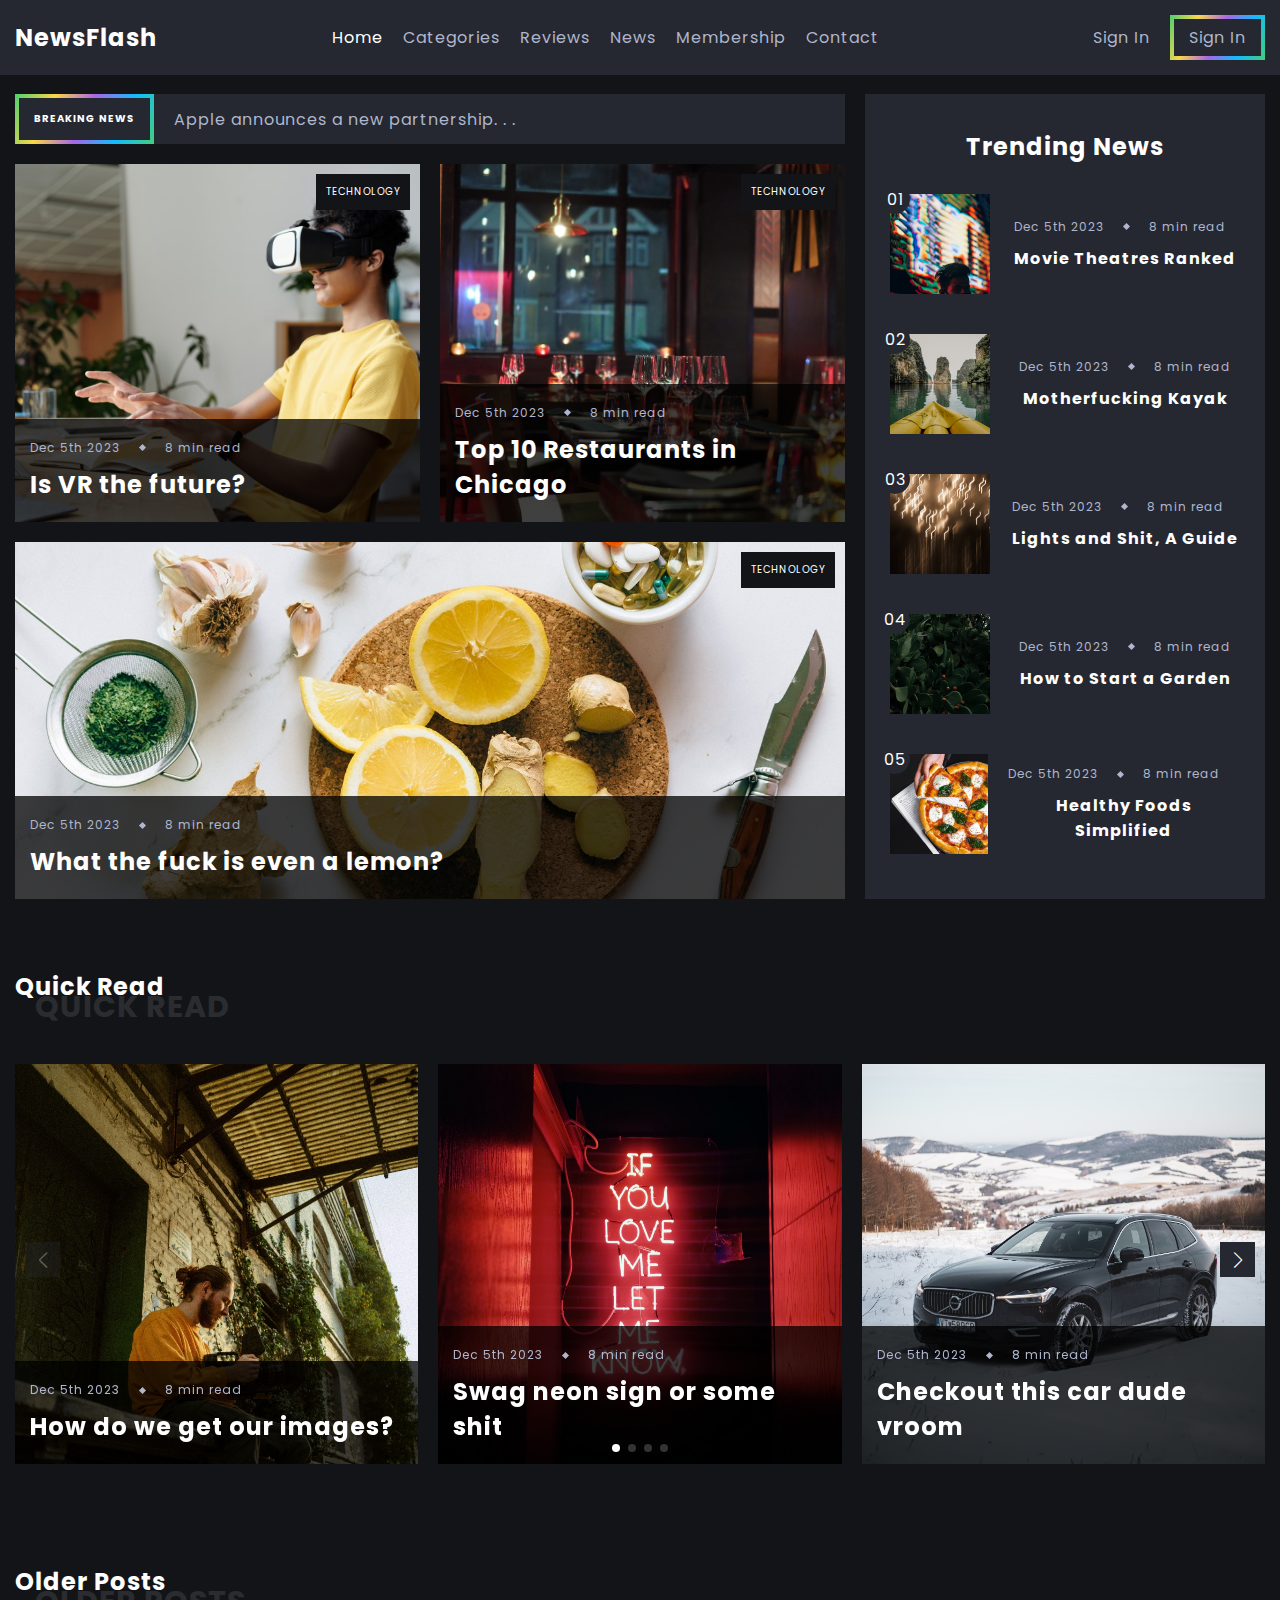
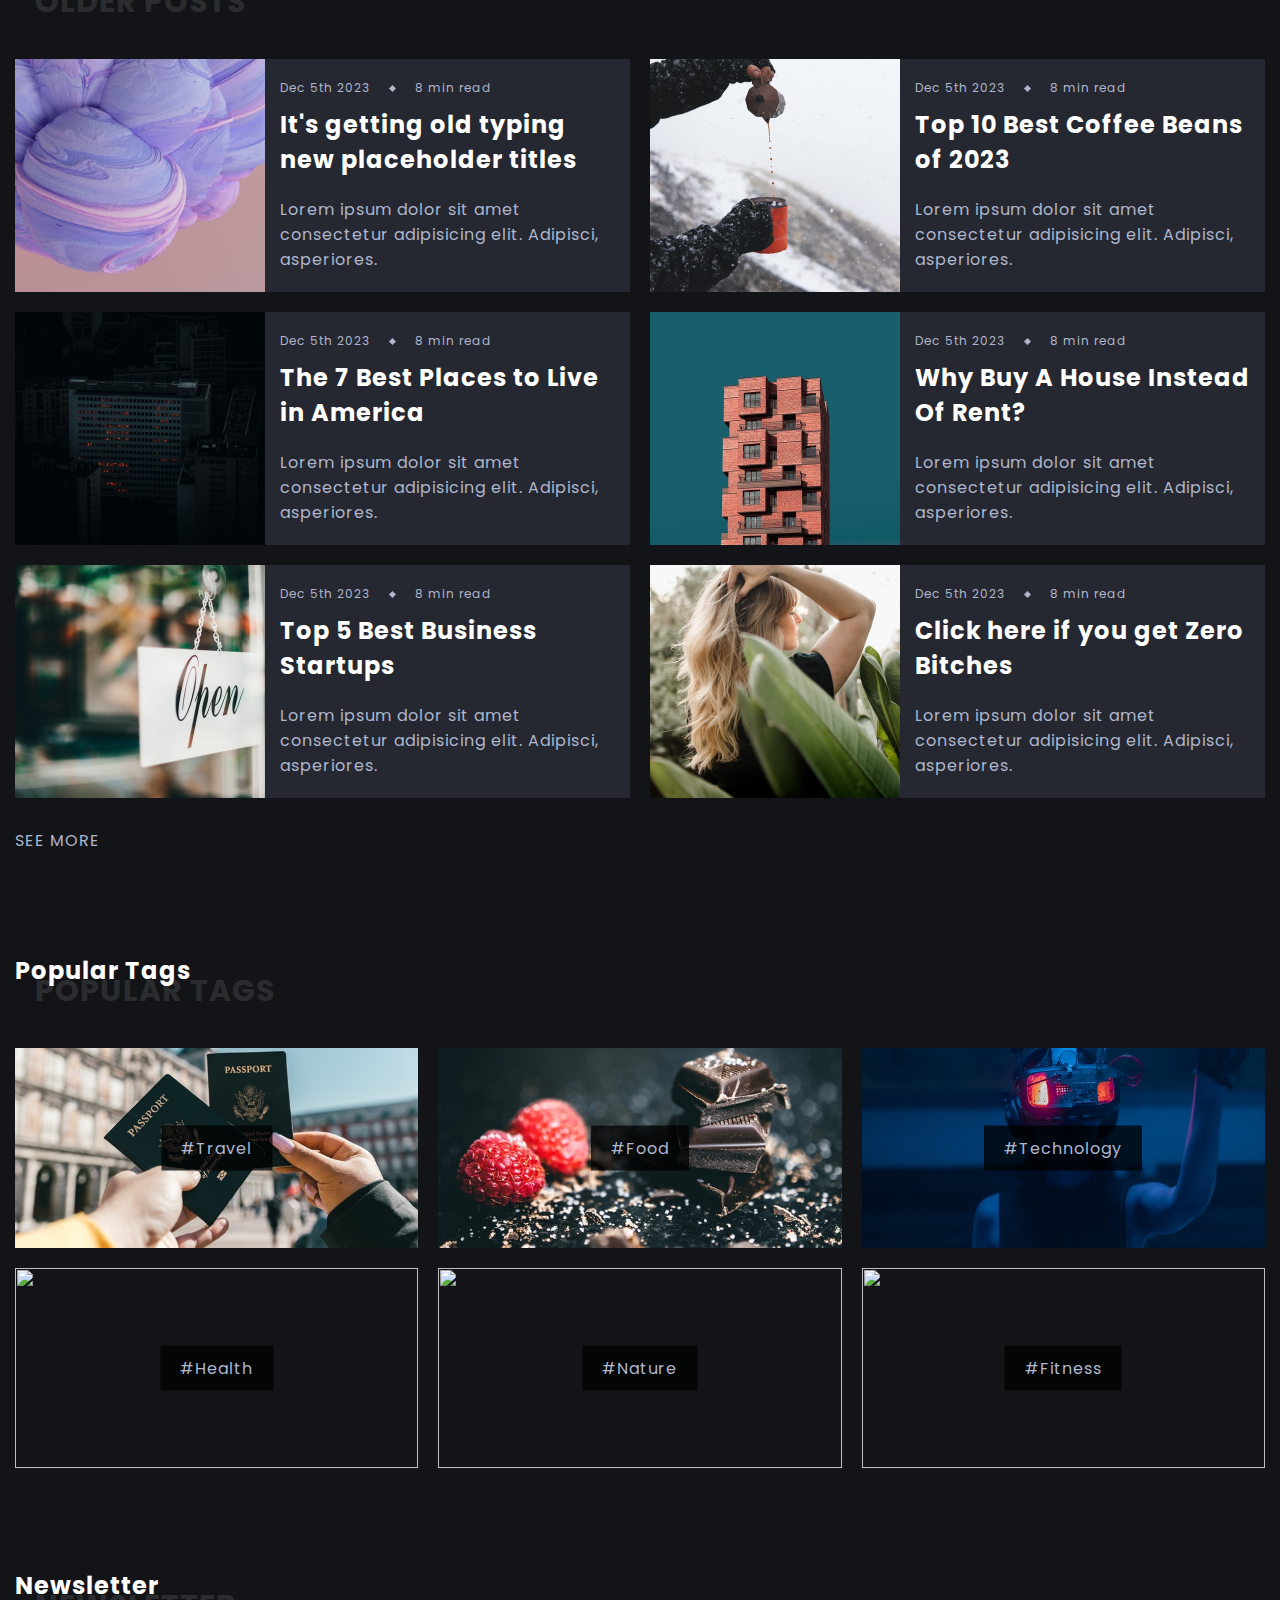
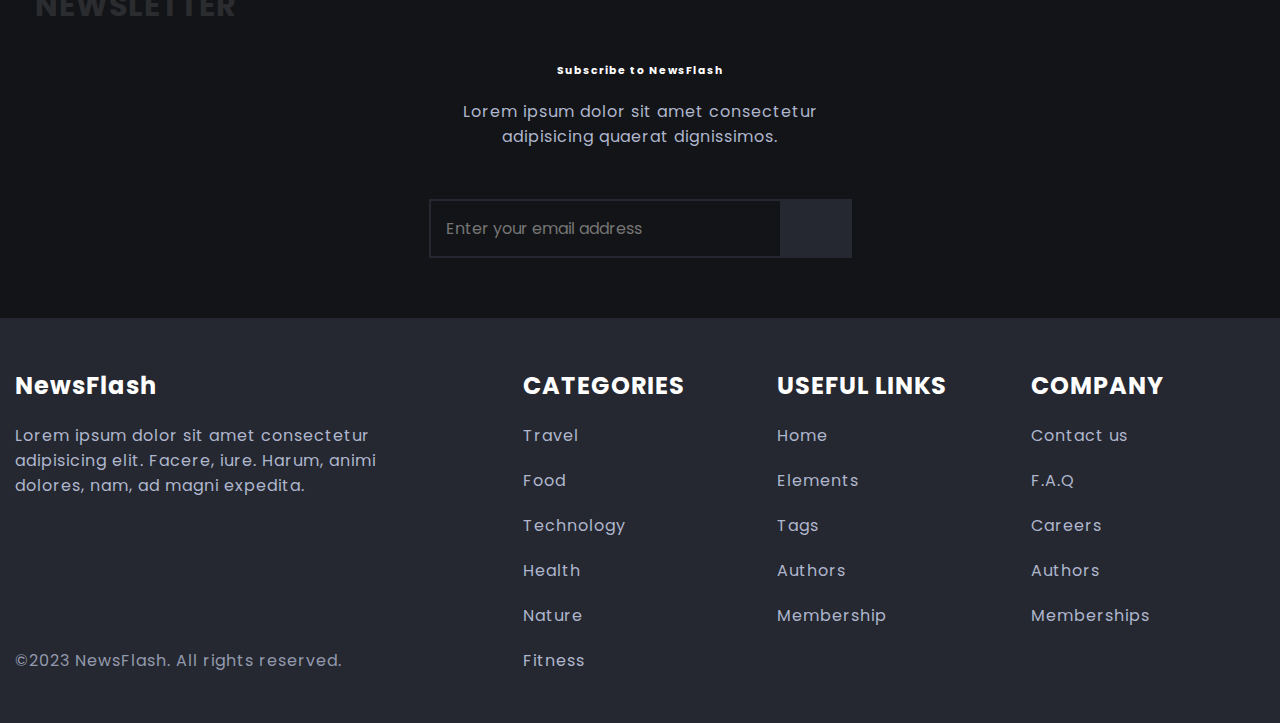
==== index.html @ c74069de "First Commit" ====
<!DOCTYPE html>
<html lang="en">
  <head>
    <meta charset="UTF-8" />
    <meta http-equiv="X-UA-Compatible" content="IE=edge" />
    <meta name="viewport" content="width=device-width, initial-scale=1.0" />
    <title>NewsFlash | Home</title>
    <!-- Favicon -->
    <link
      rel="icon"
      type="image/png"
      sizes="32x32"
      href="./assets/images/favicon.png"
    />
    <!-- Remix icons -->
    <link
      href="https://cdn.jsdelivr.net/npm/remixicon@2.5.0/fonts/remixicon.css"
      rel="stylesheet"
    />
    <!-- Swiper.js styles -->
    <link rel="stylesheet" href="./assets/css/swiper-bundle.min.css" />
    <!-- Custom styles -->
    <link rel="stylesheet" href="./assets/css/main.css" />
  </head>
  <body>
    <!-- Header -->
    <header class="header" id="header">
      <nav class="navbar container">
        <a href="./index.html">
          <h2 class="logo">NewsFlash</h2>
        </a>

        <div class="menu" id="menu">
          <ul class="list">
            <li class="list-item">
              <a href="#" class="list-link current">Home</a>
            </li>
            <li class="list-item">
              <a href="#" class="list-link">Categories</a>
            </li>
            <li class="list-item">
              <a href="#" class="list-link">Reviews</a>
            </li>
            <li class="list-item">
              <a href="#" class="list-link">News</a>
            </li>
            <li class="list-item">
              <a href="#" class="list-link">Membership</a>
            </li>
            <li class="list-item">
              <a href="#" class="list-link">Contact</a>
            </li>
            <li class="list-item screen-lg-hidden">
              <a href="#" class="list-link">Sign-in</a>
            </li>
            <li class="list-item screen-lg-hidden">
              <a href="#" class="list-link">Sign-up</a>
            </li>
          </ul>
        </div>

        <div class="list list-right">
          <button class="btn place-items-center" id="theme-toggle-btn">
            <i class="ri-sun-line sun-icon"></i>
            <i class="ri-moon-line moon-icon"></i>
          </button>

          <button class="btn place-items-center" id="search-icon">
            <i class="ri-search-line"></i>
          </button>

          <button
            class="btn place-items-center screen-lg-hidden menu-toggle-icon"
            id="menu-toggle-icon"
          >
            <i class="ri-menu-3-line open-menu-icon"></i>
            <i class="ri-close-line close-menu-icon"></i>
          </button>

          <a href="#" class="list-link screen-sm-hidden">Sign In</a>
          <a
            href="#"
            class="list-link screen-sm-hidden btn sign-up-btn fancy-border"
            ><span>Sign In</span></a
          >
        </div>
      </nav>
    </header>
    <!-- Search -->
    <div class="search-form-container container" id="search-form-container">
      <div class="form-container-inner">
        <form action="" class="form">
          <input
            type="text"
            class="form-input"
            placeholder="What are you looking for?"
          />
          <button class="btn form-btn" type="submit">
            <i class="ri-search-line"></i>
          </button>
        </form>
        <span class="form-note">or press ESC to close.</span>
      </div>

      <button class="btn form-close-btn place-items-center" id="form-close-btn">
        <i class="ri-close-line"></i>
      </button>
    </div>
    <!-- Featured articles -->

    <section class="featured-articles section-header-offset">
      <div class="featured-articles-container container d-grid">
        <div class="featured-content d-grid">
          <div class="headline-banner">
            <h3 class="headline fancy-border">
              <span class="place-items-center">Breaking News</span>
            </h3>
            <span class="headline-description"
              >Apple announces a new partnership. . .</span
            >
          </div>

          <!-- POST 1 -->
          <a
            href="./post.html"
            class="article featured-article featured-article-1"
          >
            <img
              src="./assets/images/featured/featured-1.jpg"
              alt=""
              class="article-image"
            />
            <span class="article-category">Technology</span>
            <div class="article-data-container">
              <div class="article-data">
                <span>Dec 5th 2023</span>
                <span class="article-data-spacer"></span>
                <span>8 min read</span>
              </div>
              <h3 class="title article-title">Is VR the future?</h3>
            </div>
          </a>

          <!-- POST 2 -->
          <a
            href="./post.html"
            class="article featured-article featured-article-2"
          >
            <img
              src="./assets/images/featured/featured-2.jpg"
              alt=""
              class="article-image"
            />
            <span class="article-category">Technology</span>
            <div class="article-data-container">
              <div class="article-data">
                <span>Dec 5th 2023</span>
                <span class="article-data-spacer"></span>
                <span>8 min read</span>
              </div>
              <h3 class="title article-title">Top 10 Restaurants in Chicago</h3>
            </div>
          </a>

          <!-- POST 3 -->
          <a
            href="./post.html"
            class="article featured-article featured-article-3"
          >
            <img
              src="./assets/images/featured/featured-3.jpg"
              alt=""
              class="article-image"
            />
            <span class="article-category">Technology</span>
            <div class="article-data-container">
              <div class="article-data">
                <span>Dec 5th 2023</span>
                <span class="article-data-spacer"></span>
                <span>8 min read</span>
              </div>
              <h3 class="title article-title">What the fuck is even a lemon?</h3>
            </div>
          </a>
        </div>

        <!-- Sidebar -->

        <div class="sidebar d-grid">
          <h3 class="title featured-content-title">Trending News</h3>

          <!-- Trending 1 -->

          <a href="#" class="trending-news-box">
            <div class="trending-news-image-box">
              <span class="trending-number place-items-center">01</span>
              <img
                src="./assets/images/trending/trending_1.jpg"
                alt=""
                class="article-image"
              />
            </div>

            <div class="trending-news-data">
              <div class="article-data">
                <span>Dec 5th 2023</span>
                <span class="article-data-spacer"></span>
                <span>8 min read</span>
              </div>

              <h3 class="title article-title">Movie Theatres Ranked</h3>
            </div>
          </a>

          <!-- Trending 2 -->

          <a href="#" class="trending-news-box">
            <div class="trending-news-image-box">
              <span class="trending-number place-items-center">02</span>
              <img
                src="./assets/images/trending/trending_2.jpg"
                alt=""
                class="article-image"
              />
            </div>

            <div class="trending-news-data">
              <div class="article-data">
                <span>Dec 5th 2023</span>
                <span class="article-data-spacer"></span>
                <span>8 min read</span>
              </div>

              <h3 class="title article-title">Motherfucking Kayak</h3>
            </div>
          </a>

          <!-- Trending 3 -->

          <a href="#" class="trending-news-box">
            <div class="trending-news-image-box">
              <span class="trending-number place-items-center">03</span>
              <img
                src="./assets/images/trending/trending_3.jpg"
                alt=""
                class="article-image"
              />
            </div>

            <div class="trending-news-data">
              <div class="article-data">
                <span>Dec 5th 2023</span>
                <span class="article-data-spacer"></span>
                <span>8 min read</span>
              </div>

              <h3 class="title article-title">Lights and Shit, A Guide</h3>
            </div>
          </a>

          <!-- Trending 4 -->

          <a href="#" class="trending-news-box">
            <div class="trending-news-image-box">
              <span class="trending-number place-items-center">04</span>
              <img
                src="./assets/images/trending/trending_4.jpg"
                alt=""
                class="article-image"
              />
            </div>

            <div class="trending-news-data">
              <div class="article-data">
                <span>Dec 5th 2023</span>
                <span class="article-data-spacer"></span>
                <span>8 min read</span>
              </div>

              <h3 class="title article-title">How to Start a Garden</h3>
            </div>
          </a>

          <!-- Trending 5 -->

          <a href="#" class="trending-news-box">
            <div class="trending-news-image-box">
              <span class="trending-number place-items-center">05</span>
              <img
                src="./assets/images/trending/trending_5.jpg"
                alt=""
                class="article-image"
              />
            </div>

            <div class="trending-news-data">
              <div class="article-data">
                <span>Dec 5th 2023</span>
                <span class="article-data-spacer"></span>
                <span>8 min read</span>
              </div>

              <h3 class="title article-title">Healthy Foods Simplified</h3>
            </div>
          </a>
        </div>
      </div>
    </section>

    <!-- Quick read -->

    <section class="quick-read section">
      <div class="container">
        <h2 class="title section-title" data-name="Quick read">Quick Read</h2>

        <div class="swiper">
          <div class="swiper-wrapper">
            <!-- Number 1 -->

            <a href="#" class="article swiper-slide">
              <img
                src="./assets/images/quick_read/quick_read_1.jpg"
                alt=""
                class="article-image"
              />
              <div class="article-data-container">
                <div class="article-data">
                  <span>Dec 5th 2023</span>
                  <span class="article-data-spacer"></span>
                  <span>8 min read</span>
                </div>
                <h3 class="title article-title">How do we get our images?</h3>
              </div>
            </a>

            <!-- Number 2 -->

            <a href="#" class="article swiper-slide">
              <img
                src="./assets/images/quick_read/quick_read_2.jpg"
                alt=""
                class="article-image"
              />
              <div class="article-data-container">
                <div class="article-data">
                  <span>Dec 5th 2023</span>
                  <span class="article-data-spacer"></span>
                  <span>8 min read</span>
                </div>
                <h3 class="title article-title">Swag neon sign or some shit</h3>
              </div>
            </a>

            <!-- Number 3 -->

            <a href="#" class="article swiper-slide">
              <img
                src="./assets/images/quick_read/quick_read_3.jpg"
                alt=""
                class="article-image"
              />
              <div class="article-data-container">
                <div class="article-data">
                  <span>Dec 5th 2023</span>
                  <span class="article-data-spacer"></span>
                  <span>8 min read</span>
                </div>
                <h3 class="title article-title">Checkout this car dude vroom</h3>
              </div>
            </a>

            <!-- Number 4 -->

            <a href="#" class="article swiper-slide">
              <img
                src="./assets/images/quick_read/quick_read_4.jpg"
                alt=""
                class="article-image"
              />
              <div class="article-data-container">
                <div class="article-data">
                  <span>Dec 5th 2023</span>
                  <span class="article-data-spacer"></span>
                  <span>8 min read</span>
                </div>
                <h3 class="title article-title">Is Cyberpunk 2023 Ass?</h3>
              </div>
            </a>

            <!-- Number 5 -->

            <a href="#" class="article swiper-slide">
              <img
                src="./assets/images/quick_read/quick_read_5.jpg"
                alt=""
                class="article-image"
              />
              <div class="article-data-container">
                <div class="article-data">
                  <span>Dec 5th 2023</span>
                  <span class="article-data-spacer"></span>
                  <span>8 min read</span>
                </div>
                <h3 class="title article-title">High quality VFX Tutorial</h3>
              </div>
            </a>

            <!-- Number 6 -->

            <a href="#" class="article swiper-slide">
              <img
                src="./assets/images/quick_read/quick_read_6.jpg"
                alt=""
                class="article-image"
              />
              <div class="article-data-container">
                <div class="article-data">
                  <span>Dec 5th 2023</span>
                  <span class="article-data-spacer"></span>
                  <span>8 min read</span>
                </div>
                <h3 class="title article-title">Top 10 Dating Coaches</h3>
              </div>
            </a>
          </div>

          <div class="swiper-button-prev swiper-controls"></div>
          <div class="swiper-button-next swiper-controls"></div>

          <div class="swiper-pagination"></div>
        </div>
      </div>
    </section>

    <!-- Older posts -->

    <section class="older-posts section">
      <div class="container">
        <h2 class="title section-title" data-name="older posts">Older Posts</h2>

        <div class="older-posts-grid-wrapper d-grid">
          <!-- Number 1 -->
          <a href="#" class="article d-grid">
            <div class="older-posts-article-image-wrapper">
              <img
                src="./assets/images/older_posts/older_posts_1.jpg"
                alt=""
                class="article-image"
              />
            </div>

            <div class="article-data-container">
              <div class="article-data">
                <span>Dec 5th 2023</span>
                <span class="article-data-spacer"></span>
                <span>8 min read</span>
              </div>
              <h3 class="title article-title">It's getting old typing new placeholder titles</h3>
              <p class="article-description">
                Lorem ipsum dolor sit amet consectetur adipisicing elit.
                Adipisci, asperiores.
              </p>
            </div>
          </a>
          <!-- Number 2 -->
          <a href="#" class="article d-grid">
            <div class="older-posts-article-image-wrapper">
              <img
                src="./assets/images/older_posts/older_posts_2.jpg"
                alt=""
                class="article-image"
              />
            </div>

            <div class="article-data-container">
              <div class="article-data">
                <span>Dec 5th 2023</span>
                <span class="article-data-spacer"></span>
                <span>8 min read</span>
              </div>
              <h3 class="title article-title">Top 10 Best Coffee Beans of 2023</h3>
              <p class="article-description">
                Lorem ipsum dolor sit amet consectetur adipisicing elit.
                Adipisci, asperiores.
              </p>
            </div>
          </a>
          <!-- Number 3 -->
          <a href="#" class="article d-grid">
            <div class="older-posts-article-image-wrapper">
              <img
                src="./assets/images/older_posts/older_posts_3.jpg"
                alt=""
                class="article-image"
              />
            </div>

            <div class="article-data-container">
              <div class="article-data">
                <span>Dec 5th 2023</span>
                <span class="article-data-spacer"></span>
                <span>8 min read</span>
              </div>
              <h3 class="title article-title">The 7 Best Places to Live in America</h3>
              <p class="article-description">
                Lorem ipsum dolor sit amet consectetur adipisicing elit.
                Adipisci, asperiores.
              </p>
            </div>
          </a>
          <!-- Number 4 -->
          <a href="#" class="article d-grid">
            <div class="older-posts-article-image-wrapper">
              <img
                src="./assets/images/older_posts/older_posts_4.jpg"
                alt=""
                class="article-image"
              />
            </div>

            <div class="article-data-container">
              <div class="article-data">
                <span>Dec 5th 2023</span>
                <span class="article-data-spacer"></span>
                <span>8 min read</span>
              </div>
              <h3 class="title article-title">Why Buy A House Instead Of Rent?</h3>
              <p class="article-description">
                Lorem ipsum dolor sit amet consectetur adipisicing elit.
                Adipisci, asperiores.
              </p>
            </div>
          </a>
          <!-- Number 5 -->
          <a href="#" class="article d-grid">
            <div class="older-posts-article-image-wrapper">
              <img
                src="./assets/images/older_posts/older_posts_5.jpg"
                alt=""
                class="article-image"
              />
            </div>

            <div class="article-data-container">
              <div class="article-data">
                <span>Dec 5th 2023</span>
                <span class="article-data-spacer"></span>
                <span>8 min read</span>
              </div>
              <h3 class="title article-title">Top 5 Best Business Startups</h3>
              <p class="article-description">
                Lorem ipsum dolor sit amet consectetur adipisicing elit.
                Adipisci, asperiores.
              </p>
            </div>
          </a>
          <!-- Number 6 -->
          <a href="#" class="article d-grid">
            <div class="older-posts-article-image-wrapper">
              <img
                src="./assets/images/older_posts/older_posts_6.jpg"
                alt=""
                class="article-image"
              />
            </div>

            <div class="article-data-container">
              <div class="article-data">
                <span>Dec 5th 2023</span>
                <span class="article-data-spacer"></span>
                <span>8 min read</span>
              </div>
              <h3 class="title article-title">Click here if you get Zero Bitches</h3>
              <p class="article-description">
                Lorem ipsum dolor sit amet consectetur adipisicing elit.
                Adipisci, asperiores.
              </p>
            </div>
          </a>
        </div>

        <div class="see-more-container">
          <a href="#" class="btn see-more-btn place-items-center">
            See more <i class="ri-arrow-right-s-line"></i>
          </a>
        </div>
      </div>
    </section>

    <!-- Popular tags -->

    <section class="popular-tags section">
      <div class="container">
        <h2 class="title section-title" data-name="Popular tags">
          Popular Tags
        </h2>
        <div class="popular-tags-container d-grid">
          <!-- Tag 1 -->
          <a href="#" class="article">
            <span class="tag-name">#Travel</span>
            <img
              src="./assets/images/tags/travel-tag.jpg"
              alt=""
              class="article-image"
            />
          </a>

          <!-- Tag 2 -->
          <a href="#" class="article">
            <span class="tag-name">#Food</span>
            <img
              src="./assets/images/tags/food-tag.jpg"
              alt=""
              class="article-image"
            />
          </a>

          <!-- Tag 3 -->

          <a href="#" class="article">
            <span class="tag-name">#Technology</span>
            <img
              src="./assets/images/tags/technology-tag.jpg"
              alt=""
              class="article-image"
            />
          </a>

          <!-- Tag 4 -->

          <a href="#" class="article">
            <span class="tag-name">#Health</span>
            <img
              src="./assets/images/tags/Health-tag.jpg"
              alt=""
              class="article-image"
            />
          </a>

          <!-- Tag 5 -->

          <a href="#" class="article">
            <span class="tag-name">#Nature</span>
            <img
              src="./assets/images/tags/Nature-tag.jpg"
              alt=""
              class="article-image"
            />
          </a>

          <!-- Tag 6 -->

          <a href="#" class="article">
            <span class="tag-name">#Fitness</span>
            <img
              src="./assets/images/tags/Fitness-tag.jpg"
              alt=""
              class="article-image"
            />
          </a>
        </div>
      </div>
    </section>

    <!-- Newsletter -->
    <section class="newsletter section">
      <div class="container">
        <h2 class="title section-title" data-name="Newsletter">Newsletter</h2>

        <div class="form-container-inner">
          <h6 class="title newsletter-title">Subscribe to NewsFlash</h6>
          <p class="newsletter-description">
            Lorem ipsum dolor sit amet consectetur adipisicing quaerat
            dignissimos.
          </p>

          <form action="" class="form">
            <input
              class="form-input"
              type="text"
              placeholder="Enter your email address"
            />
            <button class="btn form-btn" type="submit">
              <i class="ri-mail-send-line"></i>
            </button>
          </form>
        </div>
      </div>
    </section>

    <!-- Footer -->
    <footer class="footer section">
      <div class="footer-container container d-grid">
        <div class="company-data">
          <a href="./index.html">
            <h2 class="logo">NewsFlash</h2>
          </a>
          <p class="company-description">
            Lorem ipsum dolor sit amet consectetur adipisicing elit. Facere,
            iure. Harum, animi dolores, nam, ad magni expedita.
          </p>

          <ul class="list social-media">
            <li class="list-item">
              <a href="#" class="list-link"
                ><i class="ri-instagram-line"></i
              ></a>
            </li>
            <li class="list-item">
              <a href="#" class="list-link"
                ><i class="ri-facebook-circle-line"></i
              ></a>
            </li>
            <li class="list-item">
              <a href="#" class="list-link"><i class="ri-twitter-line"></i></a>
            </li>
            <li class="list-item">
              <a href="#" class="list-link"
                ><i class="ri-pinterest-line"></i
              ></a>
            </li>
          </ul>

          <span class="copyright-notice"
            >&copy;2023 NewsFlash. All rights reserved.</span
          >
        </div>

        <div>
          <h6 class="title footer-title">Categories</h6>

          <ul class="footer-list list">
            <li class="list-item">
              <a href="#" class="list-link">Travel</a>
            </li>
            <li class="list-item">
              <a href="#" class="list-link">Food</a>
            </li>
            <li class="list-item">
              <a href="#" class="list-link">Technology</a>
            </li>
            <li class="list-item">
              <a href="#" class="list-link">Health</a>
            </li>
            <li class="list-item">
              <a href="#" class="list-link">Nature</a>
            </li>
            <li class="list-item">
              <a href="#" class="list-link">Fitness</a>
            </li>
          </ul>
        </div>

        <div>
          <h6 class="title footer-title">Useful links</h6>

          <ul class="footer-list list">
            <li class="list-item">
              <a href="#" class="list-link">Home</a>
            </li>
            <li class="list-item">
              <a href="#" class="list-link">Elements</a>
            </li>
            <li class="list-item">
              <a href="#" class="list-link">Tags</a>
            </li>
            <li class="list-item">
              <a href="#" class="list-link">Authors</a>
            </li>
            <li class="list-item">
              <a href="#" class="list-link">Membership</a>
            </li>
          </ul>
        </div>

        <div>
          <h6 class="title footer-title">Company</h6>

          <ul class="footer-list list">
            <li class="list-item">
              <a href="#" class="list-link">Contact us</a>
            </li>
            <li class="list-item">
              <a href="#" class="list-link">F.A.Q</a>
            </li>
            <li class="list-item">
              <a href="#" class="list-link">Careers</a>
            </li>
            <li class="list-item">
              <a href="#" class="list-link">Authors</a>
            </li>
            <li class="list-item">
              <a href="#" class="list-link">Memberships</a>
            </li>
          </ul>
        </div>
      </div>
    </footer>

    <!-- Swiper.js -->
    <script src="./assets/js/swiper-bundle.min.js"></script>
    <!-- Custom script -->
    <script src="./assets/js/main.js"></script>
  </body>
</html>
---- assets/css/main.css ----
/* Import font */
@import url("https://fonts.googleapis.com/css2?family=Poppins:wght@300;400;600;700&display=swap");
/* Custom properties */
:root {
  --light-color: #fff;
  --light-color-alt: #afb6cd;
  --primary-background-color: #131417;
  --secondary-background-color: #252830;
  --hover-light-color: var(--light-color);
  --hover-dark-color: var(--primary-background-color);
  --gradient-color: linear-gradient(
    115deg,
    #4fcf70,
    #fad648,
    #a767e5,
    #12bcfe,
    #44ce7b
  );
  --transparent-light-color: rgba(255, 255, 255, 0.05);
  --transparent-dark-color: rgba(0, 0, 0, 0.75);
  --font-family: "Poppins", sans-serif;
  --font-size-xsm: 1.2rem;
  --font-size-sm: 1.6rem;
  --font-size-md: 2.4rem;
  --font-size-lg: 3rem;
  --font-size-xl: 4rem;
  --gap: 2rem;
  --margin-sm: 2rem;
  --margin-md: 3rem;
  --item-min-height-sm: 20rem;
  --item-min-height-md: 30rem;
}
/* Base styles */
* {
  margin: 0;
  padding: 0;
  box-sizing: border-box;
}

html {
  /* font-size: 10px; */
  font-size: 62.5%;
}

body {
  font-family: var(--font-family);
  font-size: var(--font-size-sm);
  color: var(--light-color-alt);
  background-color: var(--primary-background-color);
  letter-spacing: 1px;
  transition: background-color 0.25s, color 0.25s;
}

a {
  text-decoration: none;
  color: inherit;
}

img {
  max-width: 100%;
  display: block;
}

ul {
  list-style: none;
}

input,
button {
  font: inherit;
  color: inherit;
  border: none;
  background-color: transparent;
  outline: none;
}

i {
  font-size: var(--font-size-md);
}
/* Theme color change */

body.light-theme{
  --light-color: #3d3d3d;
  --light-color-alt: rgba(0,0,0,.6);
  --primary-background-color: #fff;
  --secondary-background-color: #f1f1f1;
  --hover-light-color: #fff;
  --transparent-dark-color: var(--secondary-background-color);
  --transparent-light-color: rgba(0,0,0,.1);
}

/* Reusable classes */

.container {
  max-width: 160rem;
  margin: 0 auto;
  padding: 0 1.5rem;
}

.place-items-center {
  display: inline-flex;
  align-items: center;
  justify-content: center;
}

.screen-sm-hidden {
  display: none;
}

.d-grid {
  display: grid;
}

.section {
  padding-block: 5rem;
}

/* Header */

.header {
  background-color: var(--secondary-background-color);
  position: fixed;
  top: 0;
  left: 0;
  width: 100%;
  z-index: 999;
}

.navbar {
  display: flex;
  align-items: center;
  justify-content: space-between;
  padding-block: 1.5rem;
}

.logo {
  font-size: var(--font-size-md);
  color: var(--light-color);
}

.menu {
  position: absolute;
  top: 8.5rem;
  right: 1.5rem;
  width: 23rem;
  padding: 1.5rem;
  background-color: var(--secondary-background-color);
  opacity: 0;
  transform: scale(0);
  transition: opacity 0.25s ease-in;
}

.list {
  display: flex;
  align-items: center;
  gap: var(--gap);
}

.menu > .list {
  flex-direction: column;
}

.list-link.current {
  color: var(--light-color);
}

.close-menu-icon {
  display: none;
}

.btn {
  cursor: pointer;
}

.list-link:hover,
.btn:hover,
.btn:hover span {
  color: var(--light-color);
}

.moon-icon {
  display: none;
}

.light-theme .sun-icon {
  display: none;
}

.light-theme .moon-icon {
  display: block;
}

/* Header JavaScript Styles */

.header.activated {
  box-shadow: 0 1px 0.5rem var(--transparent-light-color);
}

.menu.activated {
  box-shadow: 1 1px 1rem var(--transparent-light-color);
  opacity: 1;
  transform: scale(1);
}

.menu-toggle-icon.activated .open-menu-icon {
  display: none;
}

.menu-toggle-icon.activated .open-menu-icon {
  display: block;
}

/* Search */

.search-form-container {
  width: 100%;
  max-width: 100%;
  height: 100vh;
  background-color: var(--primary-background-color);
  position: fixed;
  top: 0;
  left: 0;
  z-index: 9999;
  display: flex;
  opacity: 0;
  transform: scale(0);
  transition: opacity 0.5s;
}

.form-container-inner {
  margin: auto;
  display: flex;
  flex-direction: column;
  gap: var(--gap);
  text-align: center;
}

.form {
  display: flex;
  justify-content: center;
}

.form-input,
.form-btn {
  display: inline-block;
  border: 2px solid var(--secondary-background-color);
  padding: 1.5rem;
}

.form-input {
  border-right: none;
  width: 100%;
}

.form-btn {
  margin-left: -0.5rem;
  border-left: none;
  background-color: var(--secondary-background-color);
  width: 8rem;
}

.form-note {
  font-size: var(--font-size-xsm);
  align-self: flex-end;
}

.form-close-btn {
  position: absolute;
  top: 1.5rem;
  right: 1.5rem;
  border: 2px solid var(--secondary-background-color);
  width: 4rem;
  height: 4rem;
}

/* Form JavaScript styles */

.search-form-container.activated {
  opacity: 1;
  transform: scale(1);
}

/* Featured articles */

.featured-articles {
  padding-block: 2rem;
}

.section-header-offset {
  margin-top: 7.4rem;
}

.featured-articles-container,
.featured-content {
  gap: var(--gap);
}

.headline-banner {
  background-color: var(--secondary-background-color);
  display: flex;
  align-items: center;
  gap: var(--gap);
  font-size: var(--font-size-xsm);
}

.headline {
  color: var(--light-color);
  font-size: 1rem;
  text-transform: uppercase;
  text-align: center;
  padding: 0.4rem;
  height: 100%;
}

.headline span {
  height: inherit;
}

.fancy-border {
  position: relative;
  overflow: hidden;
}

.fancy-border::before {
  content: "";
  position: absolute;
  top: 0;
  left: 0;
  width: 200%;
  height: 100%;
  background: var(--gradient-color);
  background-size: 50% 100%;
  z-index: 5;
}

.fancy-border span {
  position: relative;
  z-index: 10;
  display: inline-flex;
  padding: 0.6rem 1.5rem;
  background-color: var(--secondary-background-color);
}

.article {
  position: relative;
  min-height: var(--item-min-height-md);
}

.article-image {
  position: absolute;
  width: 100%;
  height: 100%;
  object-fit: cover;
  transition: transform 0.25s;
}

.article-category {
  position: absolute;
  top: 1rem;
  right: 1rem;
  padding: 1rem;
  font-size: 1rem;
  background-color: var(--primary-background-color);
  color: var(--light-color);
  text-transform: uppercase;
  z-index: 10;
}

.article-data-container {
  position: absolute;
  bottom: 0;
  left: 0;
  padding: 2rem 1.5rem;
  background-color: var(--transparent-dark-color);
  z-index: 10;
  width: 100%;
  transition: background-color 0.5s;
}

.article:hover .article-data-container {
  background-color: var(--hover-dark-color);
  color: var(--hover-light-color);
}

.article:hover .article-data-spacer {
  background-color: var(--hover-light-color);
}

.article:hover .article-title{
  color: var(--hover-light-color);
}

.article-data {
  display: flex;
  align-items: center;
  gap: var(--gap);
  font-size: var(--font-size-xsm);
  margin-bottom: 1rem;
}

.article-data-spacer {
  width: 0.5rem;
  height: 0.5rem;
  background-color: var(--light-color-alt);
  transform: rotate(45deg);
}

.title {
  color: var(--light-color);
}

.article-title {
  font-size: var(--font-size-md);
}

/* Featured articles - Sidebar */

.sidebar {
  background-color: var(--secondary-background-color);
  padding: 2.5rem;
}

.trending-news-box {
  display: flex;
  flex-direction: column;
  gap: var(--gap);
  padding-block: 2rem;
  border: 1px solid --transparent-light-color;
}

.trending-news-box:last-of-type {
  border-bottom: none;
}

.trending-news-image-box {
  position: relative;
  width: 100%;
  height: var(--item-min-height-sm);
}

.featured-content-title {
  font-size: var(--font-size-md);
  text-align: center;
  padding: 1rem;
}

.trending-number {
  position: absolute;
  top: -1rem;
  left: -1rem;
  z-index: 15;
  width: 3rem;
  height: 3rem;
  background-color: var(--secondary-background-color);
  color: var(--light-color);
  border-radius: 50%;
}

.trending-news-data .article-title {
  font-size: var(--font-size-sm);
}

.trending-news-box:hover .article-title {
  color: var(--light-color-alt);
}

/* Quick read */

.section-title {
  position: relative;
  font-size: var(--font-size-md);
  margin-bottom: 6rem;
}

.section-title::before {
  content: attr(data-name);
  font-size: var(--font-size-lg);
  text-transform: uppercase;
  opacity: 0.1;
  position: absolute;
  top: 1.5rem;
  left: 2rem;
}

.article.swiper-slide {
  height: 40rem;
}

/* Quick read - Swiper */

.swiper-wrapper {
  height: auto;
}

.swiper-controls {
  width: 3.5rem;
  height: 3.5rem;
  background-color: var(--secondary-background-color);
}

.swiper-controls::after {
  font-size: 1.6rem;
  color: var(--light-color);
}

.swiper-pagination {
  bottom: 0.5rem !important;
}

.swiper-pagination-bullet {
  background-color: var(--light-color);
}

/* Older posts */
.older-posts-grid-wrapper {
  gap: var(--gap);
}
.older-posts-article-image-wrapper,
.older-posts .article {
  min-height: var(--item-min-height-sm);
}

.older-posts .article {
  background-color: var(--secondary-background-color);
}

.older-posts-article-image-wrapper {
  position: relative;
}

.older-posts-grid-wrapper .article-data-container {
  position: static;
  background-color: transparent;
}

.older-posts-grid-wrapper .article-title {
  margin-bottom: var(--margin-sm);
}

.see-more-container {
  margin-top: var(--margin-md);
}

.see-more-btn {
  text-transform: uppercase;
}

.see-more-btn i {
  transition: transform 0.25s;
}

.see-more-btn:hover i {
  transform: translateX(0.5rem);
}

/* Popular tags */

.popular-tags-container {
  gap: var(--gap);
}

.popular-tags-container .article {
  min-height: var(--item-min-height-sm);
  overflow: hidden;
}

.tag-name {
  position: absolute;
  top: 50%;
  left: 50%;
  transform: translate(-50%, -50%);
  background-color: var(--transparent-dark-color);
  padding: 1rem 2rem;
  z-index: 10;
}

.popular-tags-container .article:hover .tag-name {
  color: var(--light-color);
}

.popular-tags-container .article:hover .article-image {
  transform: scale(1.05);
}

/* Newsletter */

.newsletter {
  padding-bottom: 6rem;
}

newsletter-title {
  font-size: var(--font-size-lg);
}

.newsletter-description {
  margin-bottom: 3rem;
}

/* Footer */

.footer {
  background-color: var(--secondary-background-color);
}

.footer-container {
  gap: var(--gap);
}

.company-data {
  display: flex;
  flex-direction: column;
  order: 1;
}

.company-description {
  margin-block: var(--margin-sm);
  max-width: 75%;
}

.social-media {
  margin-bottom: var(--margin-md);
}

.copyright-notice {
  opacity: 0.8;
}

.footer-list {
  flex-direction: column;
  align-items: flex-start;
}

.footer-title {
  font-size: var(--font-size-md);
  text-transform: uppercase;
  margin-bottom: var(--margin-sm);
}

/* Scrollbar styles */

::-webkit-scrollbar {
  width: 1.5rem;
}

::-webkit-scrollbar-track {
  background-color: #f1f1f1;
}

::-webkit-scrollbar-thumb {
  background-color: #3f4254;
}

::-webkit-scrollbar-thumb:hover {
  background-color: #2e303b;
}

/* Blog post */

.blog-post {
  padding-bottom: 5rem;
}

.blog-post-data {
  display: flex;
  flex-direction: column;
  align-items: center;
  text-align: center;
  padding-block: 2.5rem;
}

.blog-post-title {
  font-size: clamp(3rem, 5vw, 6rem);
}

.blog-post-data .article-data {
  margin-bottom: 2.5rem;
}

.blog-post-data img {
  width: 100%;
  height: var(--item-min-height-sm);
  object-fit: cover;
  object-position: center 10%;
}

.blog-post-container .container {
  max-width: 90rem;
  padding: 0;
  display: flex;
  flex-direction: column;
  gap: var(--gap);
}

.quote {
  background-color: var(--secondary-background-color);
  padding: 2.5rem;
}

.quote p {
  font-style: italic;
}

.quote span i {
  font-size: 3.5rem;
}

.author {
  margin-top: 5rem;
  gap: var(--gap);
  background-color: var(--secondary-background-color);
}

.author-image-box {
  position: relative;
  height: var(--item-min-height-sm);
}

.author-about {
  padding: 1.5rem;
  display: flex;
  flex-direction: column;
  gap: 1rem;
}

.author-name {
  color: var(--light-color);
  font-weight: 400;
}

.author p {
  max-width: 50rem;
  margin-bottom: 1rem;
}

.author-about .social-media {
  margin-top: auto;
  margin-bottom: 0;
}

/* Media queries */

@media screen and (min-width: 700px) {
  .trending-news-box {
    flex-direction: row;
    align-items: center;
  }

  .trending-news-image-box {
    width: 50%;
  }

  .trending-news-data {
    margin: auto;
    text-align: center;
  }

  .newsletter-description {
    max-width: 40rem;
  }

  .popular-tags-container,
  .footer-container {
    grid-template-columns: repeat(2, 1fr);
  }

  .form-container-inner {
    align-items: center;
  }

  .company-data {
    order: 0;
  }

  .author {
    grid-template-columns: 25rem 1fr;
  }
}

@media screen and (min-width: 768px) {
  .featured-content {
    grid-template-columns: repeat(4, 1fr);
    grid-template-rows: 5rem repeat(4, 1fr);
  }

  .headline-banner {
    grid-column: 1/-1;
    font-size: var(--font-size-sm);
  }

  .featured-article {
    grid-column: 3/-1;
    grid-row: 2/4;
  }

  .featured-article-1 {
    grid-column: 1/3;
  }

  .featured-article-3 {
    grid-column: 1/-1;
    grid-row: 4/6;
  }

  .older-posts .article {
    grid-template-columns: 25rem 1fr;
  }

  .older-posts-article-image-wrapper {
    height: auto;
  }

  .blog-post-data img {
    height: var(--item-min-height-md);
  }
}

@media screen and (min-width: 1024px) {
  .menu {
    position: initial;
    width: initial;
    padding: initial;
    background-color: transparent;
    opacity: initial;
    transform: initial;
  }

  .menu > .list {
    flex-direction: row;
  }

  .screen-lg-hidden {
    display: none;
  }

  .screen-sm-hidden {
    display: block;
  }

  .sign-up-btn {
    padding: 0.4rem;
  }

  .btn.fancy-border:hover::before {
    animation: animate_border 0.75s linear infinite;
  }

  @keyframes animate_border {
    to {
      transform: translateX(-50%);
    }
  }

  .featured-articles-container {
    grid-template-columns: 1fr 40rem;
  }

  .trending-news-image-box {
    width: 10rem;
    height: 10rem;
  }

  .popular-tags-container {
    grid-template-columns: repeat(3, 1fr);
  }

  .footer-container {
    grid-template-columns: repeat(5, 1fr);
  }

  .company-data {
    grid-column: span 2;
  }

  .company-description {
    max-width: 85%;
  }

  .copyright-notice {
    margin-top: auto;
  }

  .blog-post-data img {
    height: 40rem;
  }
}

@media screen and (min-width: 1200px) {
  .older-posts-grid-wrapper {
    grid-template-columns: repeat(2, 1fr);
  }
}

@media screen and (min-width: 1500px) {
  .featured-article {
    grid-column: 3/-1;
  }

  .featured-article-1 {
    grid-column: 1/3;
    grid-row: 2/-1;
  }
}
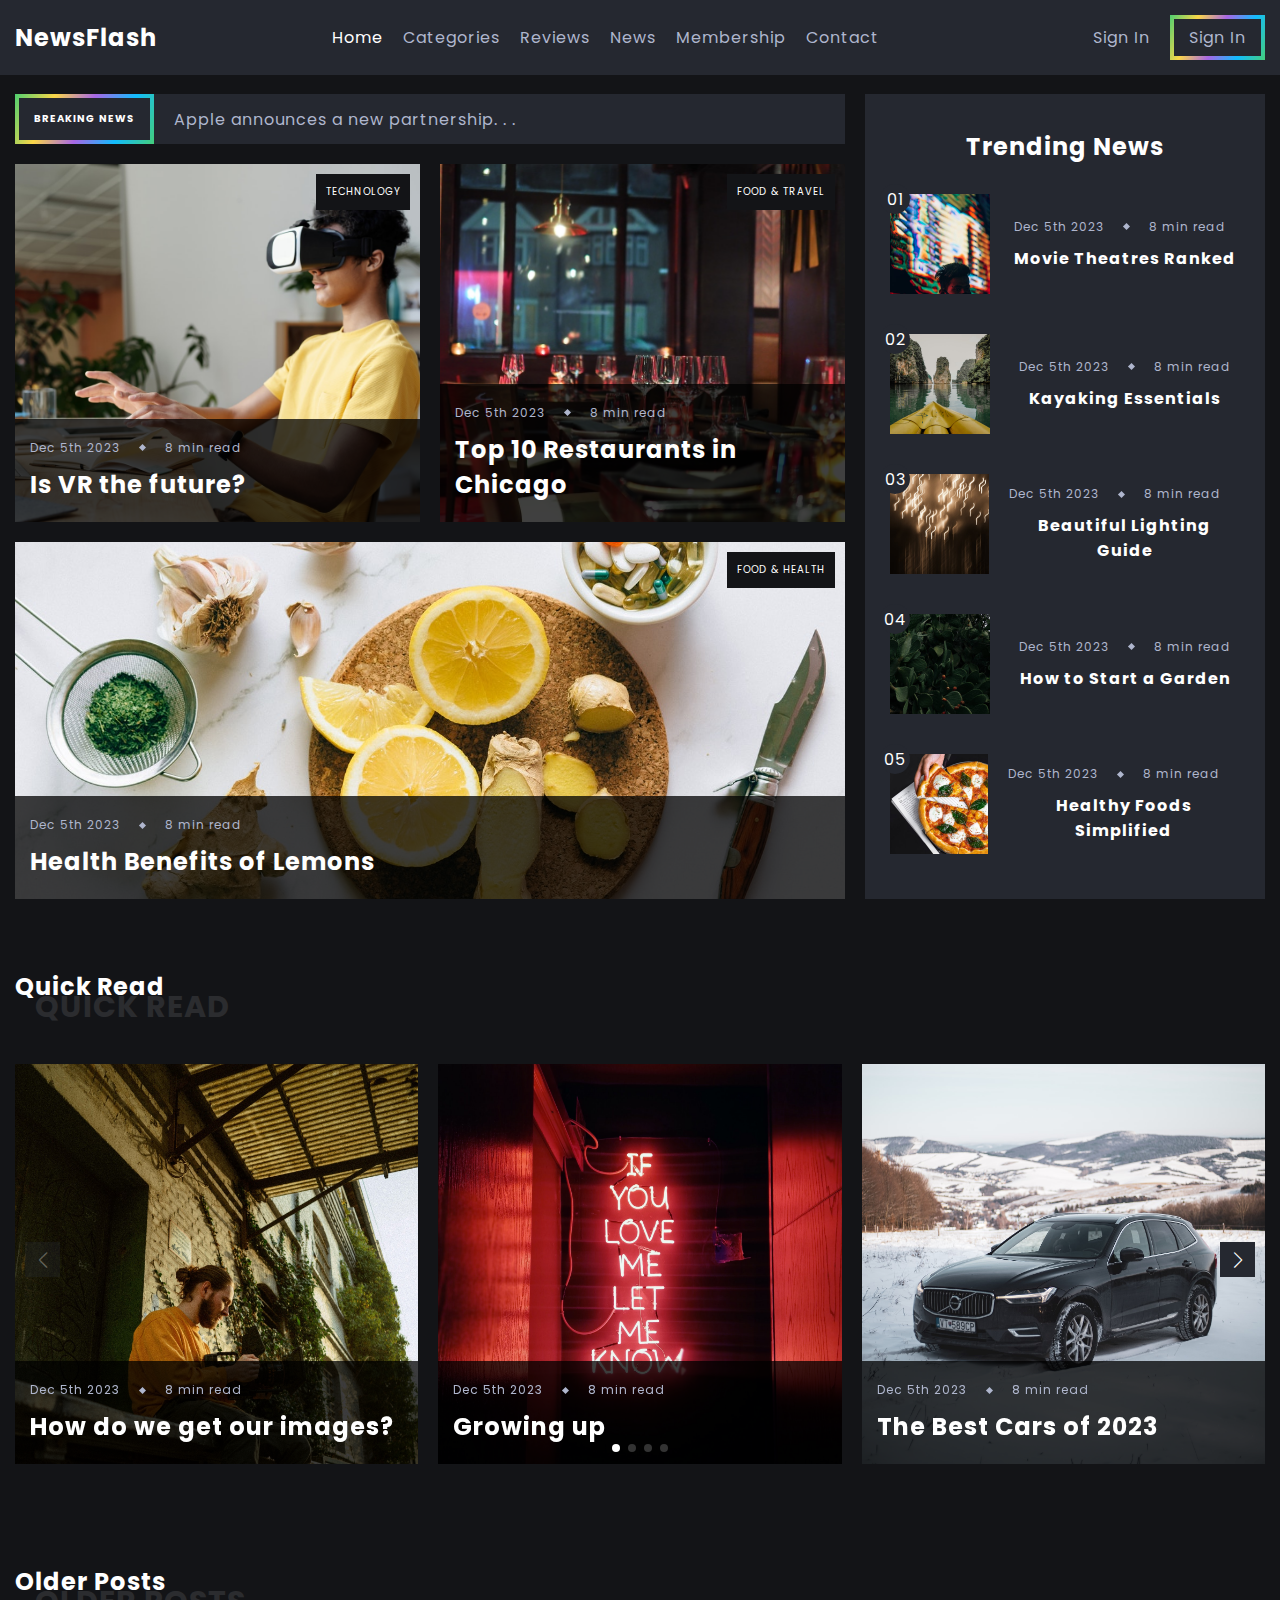
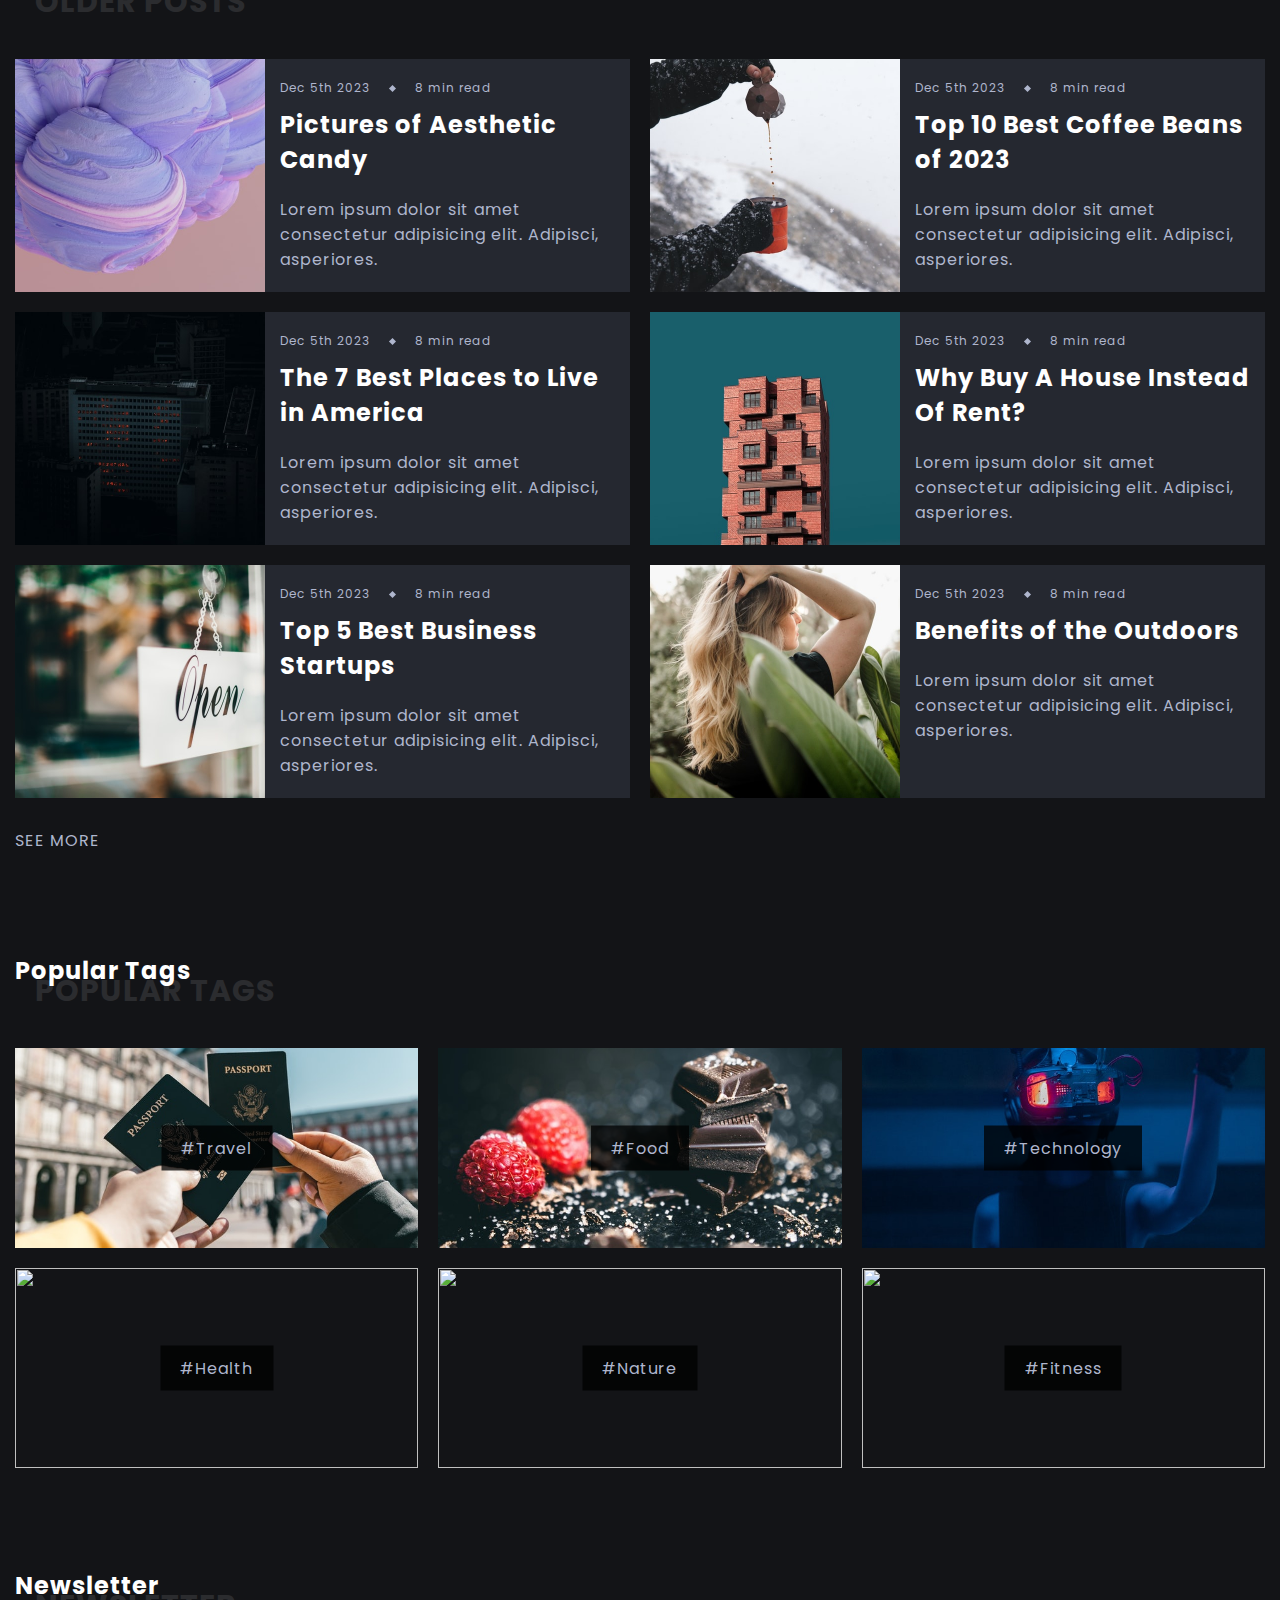
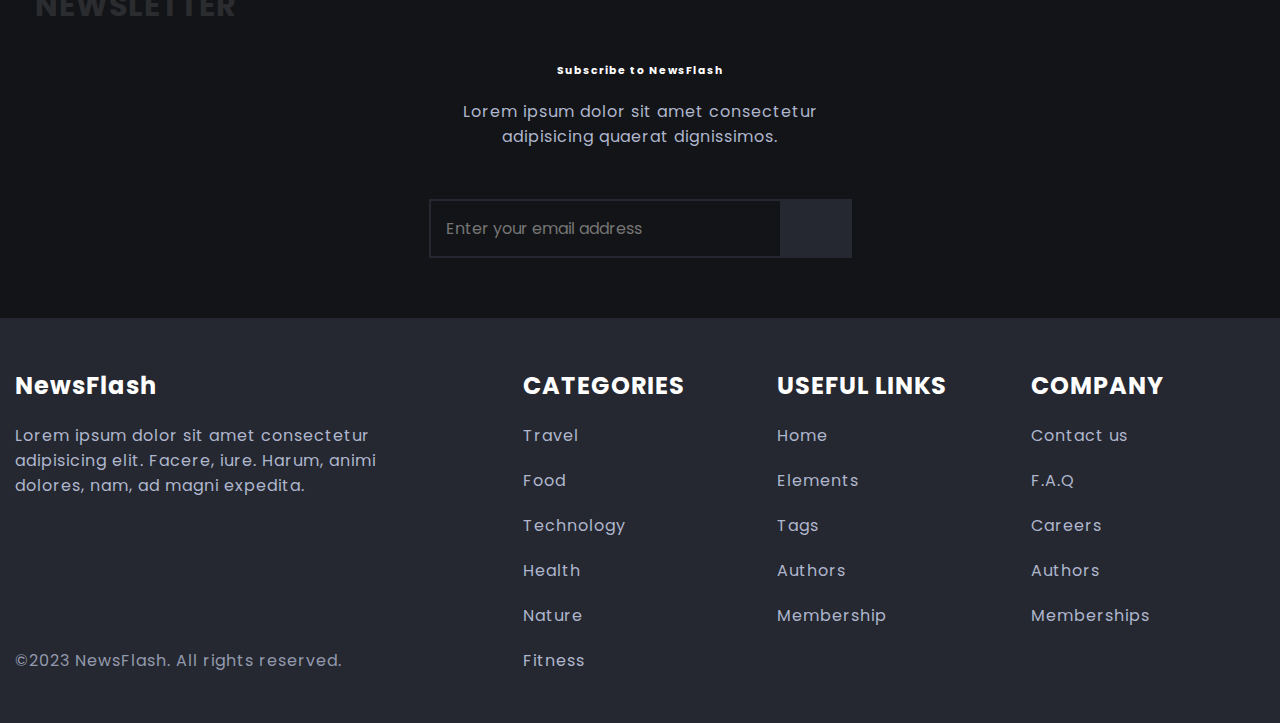
==== commit e2cee32b: "Made some modifications for professionalism." ====
--- a/index.html
+++ b/index.html
@@ -151,7 +151,7 @@
               alt=""
               class="article-image"
             />
-            <span class="article-category">Technology</span>
+            <span class="article-category">Food & Travel</span>
             <div class="article-data-container">
               <div class="article-data">
                 <span>Dec 5th 2023</span>
@@ -172,14 +172,14 @@
               alt=""
               class="article-image"
             />
-            <span class="article-category">Technology</span>
+            <span class="article-category">Food & Health</span>
             <div class="article-data-container">
               <div class="article-data">
                 <span>Dec 5th 2023</span>
                 <span class="article-data-spacer"></span>
                 <span>8 min read</span>
               </div>
-              <h3 class="title article-title">What the fuck is even a lemon?</h3>
+              <h3 class="title article-title">Health Benefits of Lemons</h3>
             </div>
           </a>
         </div>
@@ -231,7 +231,7 @@
                 <span>8 min read</span>
               </div>
 
-              <h3 class="title article-title">Motherfucking Kayak</h3>
+              <h3 class="title article-title">Kayaking Essentials</h3>
             </div>
           </a>
 
@@ -254,7 +254,7 @@
                 <span>8 min read</span>
               </div>
 
-              <h3 class="title article-title">Lights and Shit, A Guide</h3>
+              <h3 class="title article-title">Beautiful Lighting Guide</h3>
             </div>
           </a>
 
@@ -347,7 +347,7 @@
                   <span class="article-data-spacer"></span>
                   <span>8 min read</span>
                 </div>
-                <h3 class="title article-title">Swag neon sign or some shit</h3>
+                <h3 class="title article-title">Growing up</h3>
               </div>
             </a>
 
@@ -365,7 +365,7 @@
                   <span class="article-data-spacer"></span>
                   <span>8 min read</span>
                 </div>
-                <h3 class="title article-title">Checkout this car dude vroom</h3>
+                <h3 class="title article-title">The Best Cars of 2023</h3>
               </div>
             </a>
 
@@ -383,7 +383,7 @@
                   <span class="article-data-spacer"></span>
                   <span>8 min read</span>
                 </div>
-                <h3 class="title article-title">Is Cyberpunk 2023 Ass?</h3>
+                <h3 class="title article-title">Cyberpunk 2023 Game Review</h3>
               </div>
             </a>
 
@@ -419,7 +419,7 @@
                   <span class="article-data-spacer"></span>
                   <span>8 min read</span>
                 </div>
-                <h3 class="title article-title">Top 10 Dating Coaches</h3>
+                <h3 class="title article-title">How to be a Good Partner</h3>
               </div>
             </a>
           </div>
@@ -455,7 +455,7 @@
                 <span class="article-data-spacer"></span>
                 <span>8 min read</span>
               </div>
-              <h3 class="title article-title">It's getting old typing new placeholder titles</h3>
+              <h3 class="title article-title">Pictures of Aesthetic Candy</h3>
               <p class="article-description">
                 Lorem ipsum dolor sit amet consectetur adipisicing elit.
                 Adipisci, asperiores.
@@ -478,7 +478,9 @@
                 <span class="article-data-spacer"></span>
                 <span>8 min read</span>
               </div>
-              <h3 class="title article-title">Top 10 Best Coffee Beans of 2023</h3>
+              <h3 class="title article-title">
+                Top 10 Best Coffee Beans of 2023
+              </h3>
               <p class="article-description">
                 Lorem ipsum dolor sit amet consectetur adipisicing elit.
                 Adipisci, asperiores.
@@ -501,7 +503,9 @@
                 <span class="article-data-spacer"></span>
                 <span>8 min read</span>
               </div>
-              <h3 class="title article-title">The 7 Best Places to Live in America</h3>
+              <h3 class="title article-title">
+                The 7 Best Places to Live in America
+              </h3>
               <p class="article-description">
                 Lorem ipsum dolor sit amet consectetur adipisicing elit.
                 Adipisci, asperiores.
@@ -524,7 +528,9 @@
                 <span class="article-data-spacer"></span>
                 <span>8 min read</span>
               </div>
-              <h3 class="title article-title">Why Buy A House Instead Of Rent?</h3>
+              <h3 class="title article-title">
+                Why Buy A House Instead Of Rent?
+              </h3>
               <p class="article-description">
                 Lorem ipsum dolor sit amet consectetur adipisicing elit.
                 Adipisci, asperiores.
@@ -570,7 +576,7 @@
                 <span class="article-data-spacer"></span>
                 <span>8 min read</span>
               </div>
-              <h3 class="title article-title">Click here if you get Zero Bitches</h3>
+              <h3 class="title article-title">Benefits of the Outdoors</h3>
               <p class="article-description">
                 Lorem ipsum dolor sit amet consectetur adipisicing elit.
                 Adipisci, asperiores.
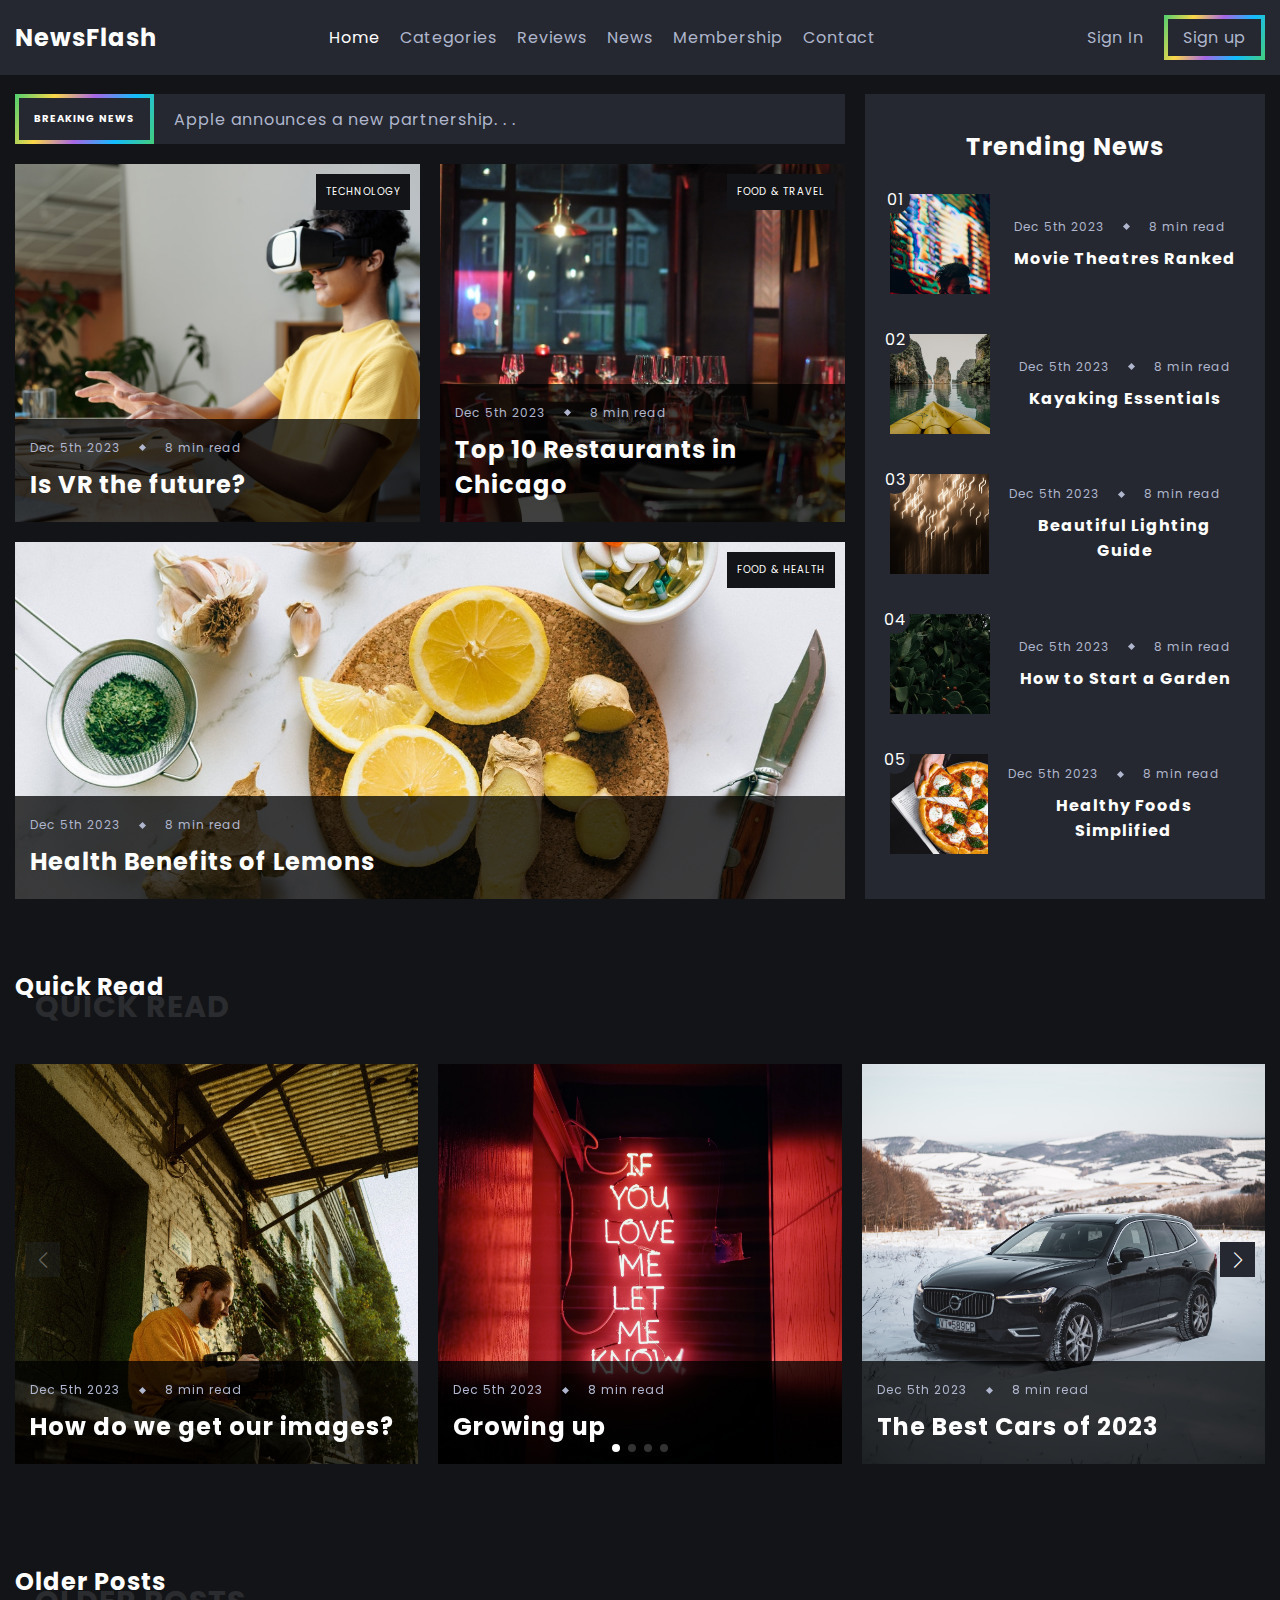
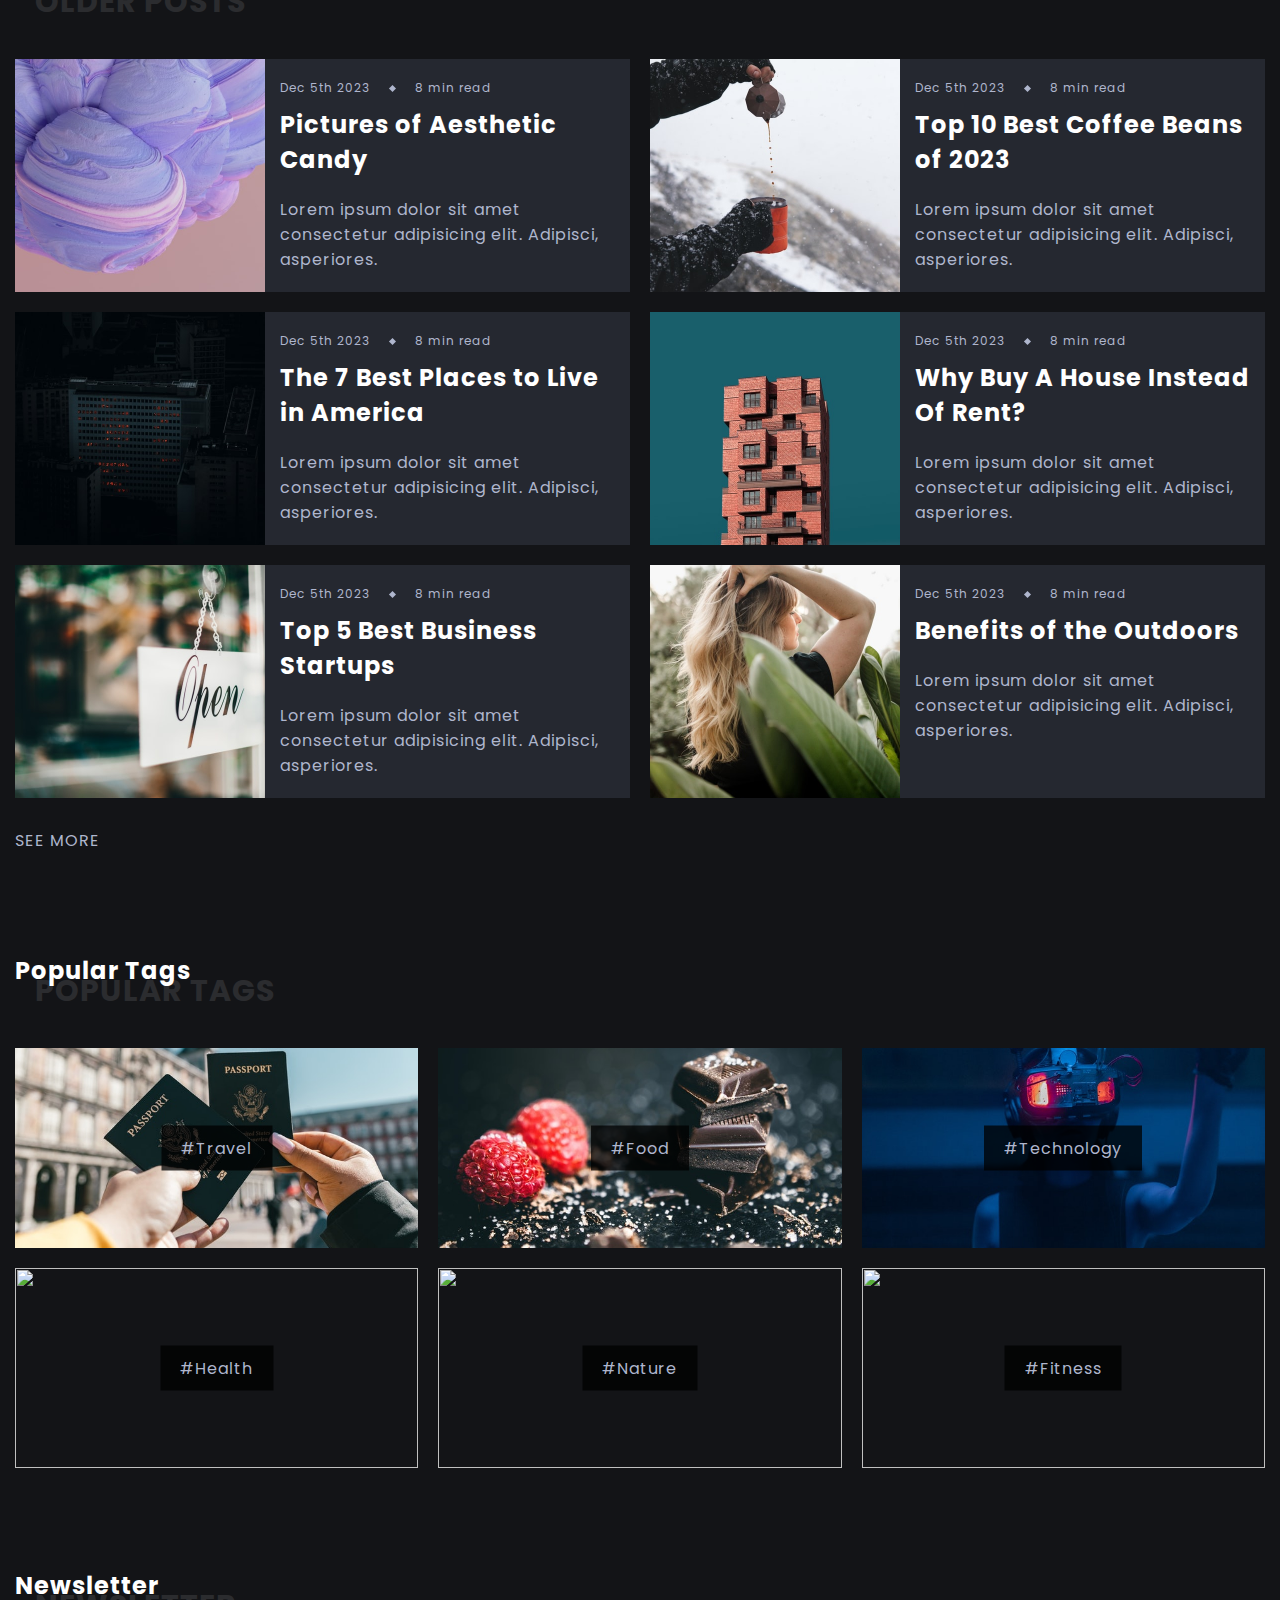
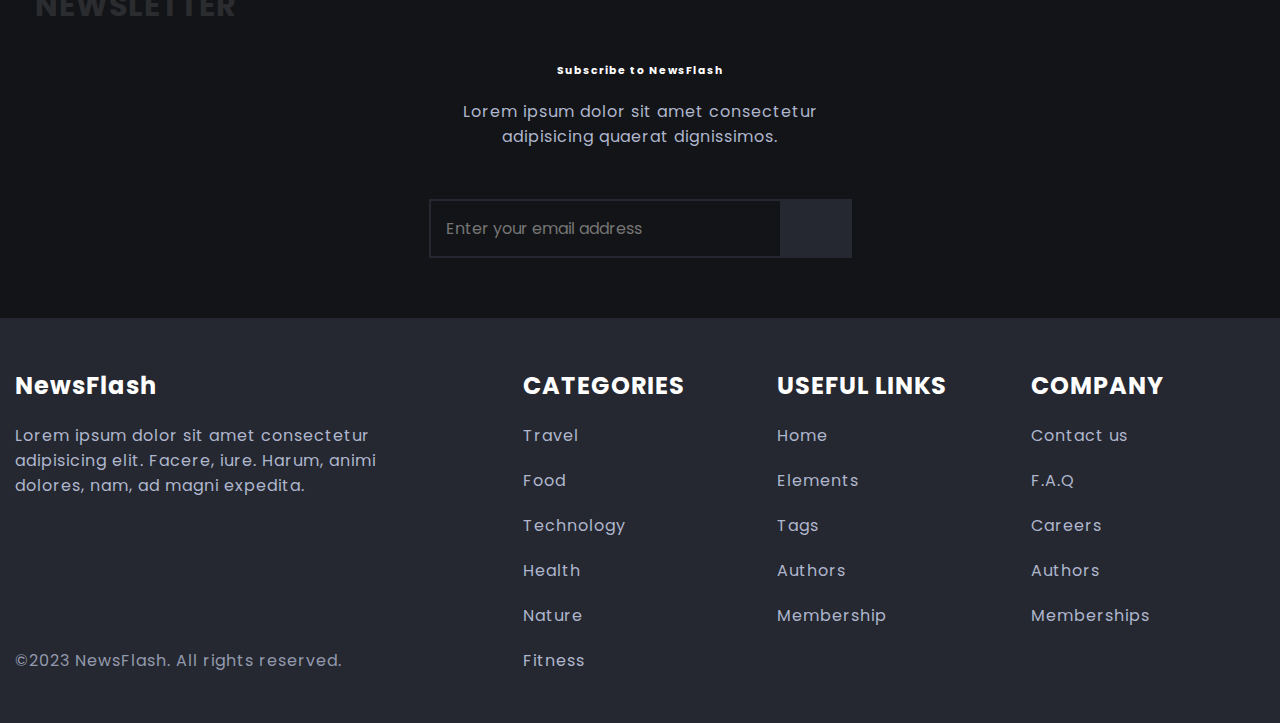
==== commit 4c731410: "Minor typo fixes." ====
--- a/index.html
+++ b/index.html
@@ -81,7 +81,7 @@
           <a
             href="#"
             class="list-link screen-sm-hidden btn sign-up-btn fancy-border"
-            ><span>Sign In</span></a
+            ><span>Sign up</span></a
           >
         </div>
       </nav>
